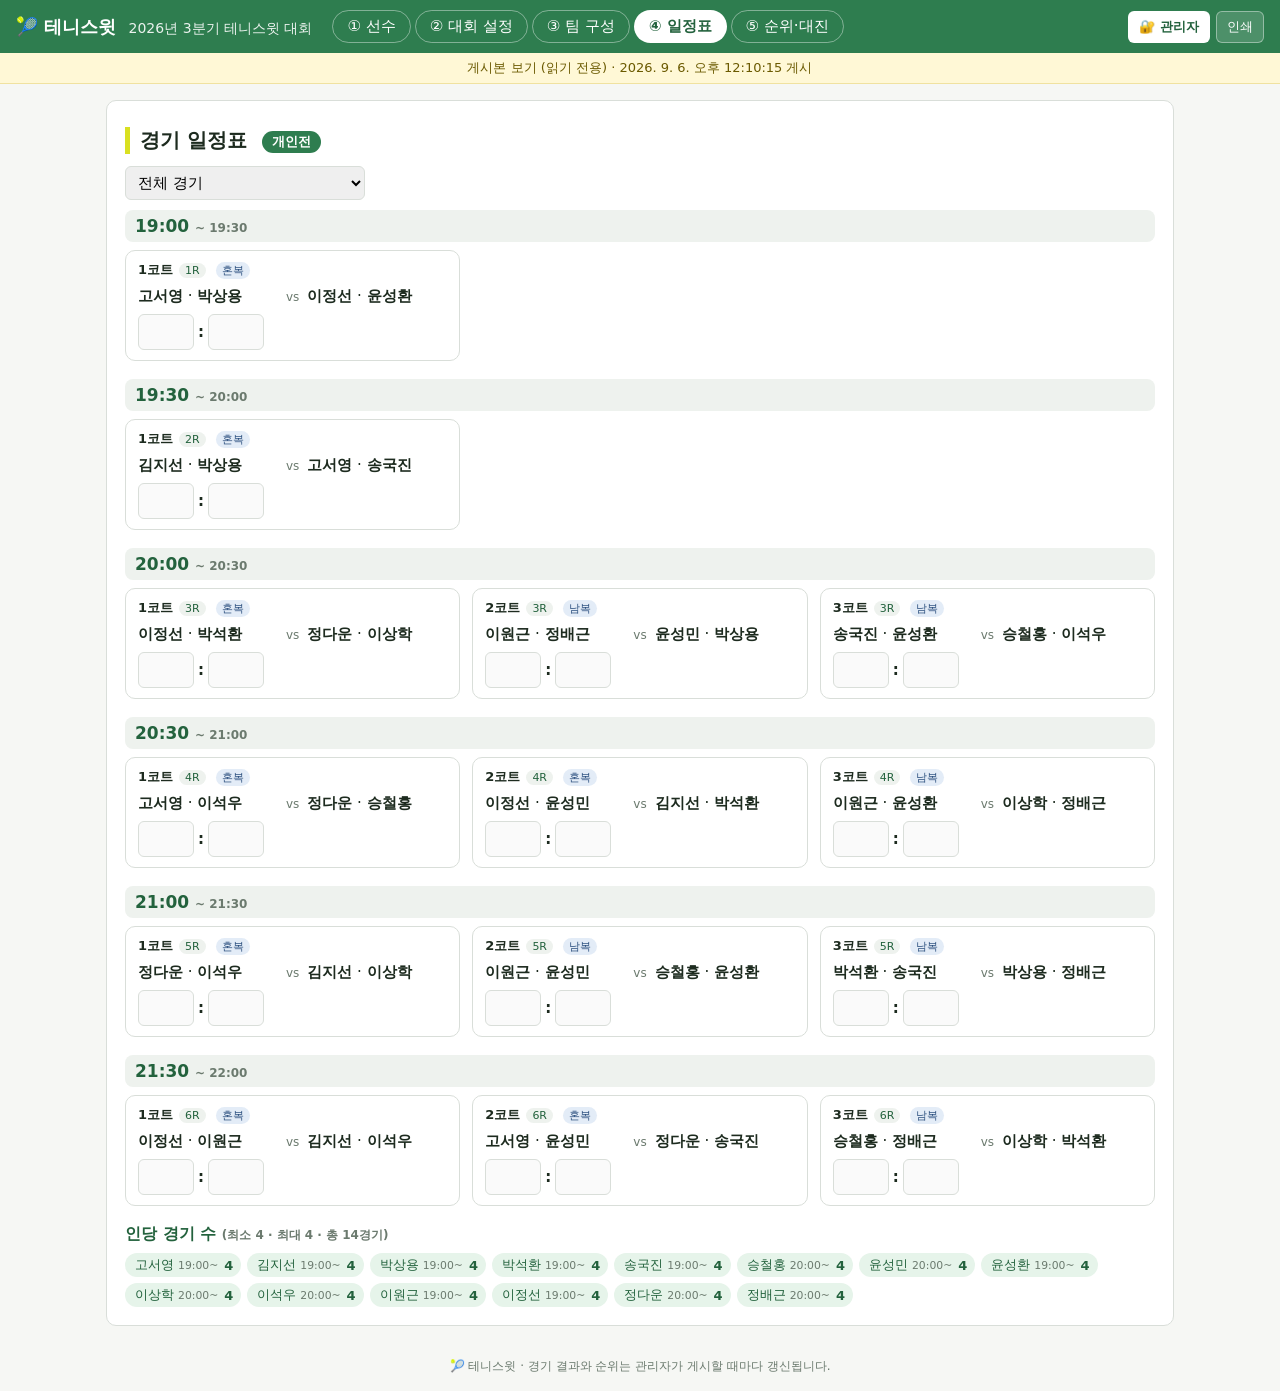
==== index.html @ 5ff543f9 "일반 페이지는 항상 보기 전용, 관리자 앱은 admin.html 안에서 실행 (로그인 게이트 → 앱 로드) Co-Authored-By: Claude Fable 5.1 <norepl" ====
<!doctype html>
<html lang="ko">
<head>
<meta charset="utf-8">
<meta name="viewport" content="width=device-width, initial-scale=1">
<title>테니스윗 분기 대회 일정표</title>
<link rel="stylesheet" href="style.css?v=4">
</head>
<body>
<header class="topbar">
  <div class="brand">🎾 테니스윗 <span id="hdr-title">분기 대회 일정표</span></div>
  <nav class="tabs">
    <button data-tab="players" class="active">① 선수</button>
    <button data-tab="setup">② 대회 설정</button>
    <button data-tab="units">③ 팀 구성</button>
    <button data-tab="schedule">④ 일정표</button>
    <button data-tab="standings">⑤ 순위·대진</button>
  </nav>
  <div class="actions">
    <button id="btn-editor" class="only-view primary-light">🔐 관리자</button>
    <button id="btn-share" class="only-editor" title="현재 상태를 링크에 담아 공유">🔗 공유 링크</button>
    <button id="btn-load-published" class="only-editor" title="저장소 게시본으로 되돌리기">게시본 불러오기</button>
    <button id="btn-export" class="only-editor" title="tournament.json 저장 → data/ 에 넣고 push">내보내기</button>
    <button id="btn-import" class="only-editor" title="JSON 파일 불러오기">가져오기</button>
    <input type="file" id="file-import" accept="application/json" hidden>
    <button id="btn-print">인쇄</button>
    <button id="btn-reset" class="danger only-editor">초기화</button>
    <button id="btn-leave-editor" class="only-editor" title="로그아웃하고 일정표 보기로">로그아웃</button>
  </div>
</header>
<div id="view-banner" class="banner" hidden><span id="view-banner-text"></span></div>

<main>
<!-- ============ ① 선수 ============ -->
<section id="tab-players" class="tab active">
  <h2 id="players-title">선수 명단</h2>
  <p class="hint only-view">참가 선수 명단입니다. 합류 시각은 그 시각부터 경기에 배정됨을 뜻합니다.</p>
  <p class="hint only-editor">기본 명단은 저장소의 <code>data/tournament.json</code> 게시본에서 불러오며, 편집 모드에서 추가·수정한 내용은 이 브라우저에 저장됩니다. 셀을 클릭하면 바로 수정할 수 있습니다. <b>합류 시각</b>을 비우면 대회 시작부터 참가합니다. <b>NTRP</b> 는 관리자 로그인 시에만 표시되며 파일에도 암호화되어 저장됩니다. <b>같은팀 묶음</b>에 같은 표시(예: A)를 넣은 선수들은 항상 한 팀에 배정됩니다 (관리자에게만 표시).</p>
  <form id="form-player" class="row">
    <input name="name" placeholder="이름" required>
    <select name="gender" style="max-width:90px"><option value="">성별</option><option value="M">남</option><option value="F">여</option></select>
    <input name="ntrp" class="only-editor" type="number" step="0.5" min="1" max="7" placeholder="NTRP" style="max-width:100px">
    <label class="inline">합류 <input name="from" type="time" style="max-width:120px"></label>
    <label class="inline">퇴장 <input name="until" type="time" style="max-width:120px"></label>
    <input name="note" placeholder="메모">
    <button type="submit" class="primary">추가</button>
  </form>
  <details>
    <summary>여러 명 한 번에 추가</summary>
    <form id="form-bulk" class="row">
      <textarea name="bulk" rows="4" placeholder="한 줄에 한 명:  이름, 성별(남/여), NTRP, 합류시각(예 20:00)   — 이름만 써도 됩니다"></textarea>
      <button type="submit">일괄 추가</button>
    </form>
  </details>
  <div class="table-wrap"><table class="list" id="tbl-players">
    <thead><tr><th>#</th><th>참가</th><th>이름</th><th>성별</th><th class="only-editor">NTRP 🔒</th><th>합류</th><th>퇴장</th><th class="only-editor">같은팀 묶음</th><th>메모</th><th></th></tr></thead>
    <tbody></tbody>
  </table></div>
  <div class="row only-editor">
    <button id="btn-players-all">전원 참가</button>
    <button id="btn-players-none">전원 불참</button>
    <span class="hint">참가 체크된 선수만 팀 구성에 포함됩니다.</span>
  </div>
  <div class="row only-editor">
    <button class="btn-regen primary" data-mode="rotation">🎾 개인전 생성</button>
    <button class="btn-regen primary" data-mode="team">👥 팀전 생성</button>
    <span class="hint">현재 선수 명단(참가 체크·합류 시각)으로 일정을 새로 만듭니다. 팀전은 팀 배정도 함께 합니다. 입력된 결과는 지워집니다.</span>
  </div>
</section>

<!-- ============ ② 대회 설정 ============ -->
<section id="tab-setup" class="tab">
  <h2>대회 설정</h2>
  <form id="form-settings" class="grid2">
    <label>대회명 <input name="name" placeholder="2026년 3분기 테니스윗 대회"></label>
    <label>대회 날짜 <input name="date" type="date"></label>

    <fieldset class="span2">
      <legend>경기 구분</legend>
      <label class="radio"><input type="radio" name="mode" value="rotation" checked> 개인전 — 매 경기 파트너·상대를 바꿔 가며 복식을 치르고 개인 승패로 순위 (시차 합류·홀수 인원 가능, 남복·여복·혼복 규칙 적용)</label>
      <label class="radio"><input type="radio" name="mode" value="team"> 팀전 — 합류 시각·급수를 고려해 팀을 나누고, 매 시간대 팀 대 팀 복식을 코트별로 배정 (팀 승수 + 개인 기록 집계)</label>
      <label class="radio"><input type="radio" name="mode" value="individual"> 고정조 대회 — 고정 복식조 또는 단식 개인이 참가 단위, 조별 리그·토너먼트</label>
    </fieldset>

    <label id="lbl-disc">종목
      <select name="discipline">
        <option value="doubles">복식</option>
        <option value="singles">단식</option>
      </select>
    </label>

    <fieldset class="span2" id="fs-format">
      <legend>대회 방식</legend>
      <label class="radio"><input type="radio" name="format" value="groups" checked> 조별 풀리그 → 본선 토너먼트</label>
      <label class="radio"><input type="radio" name="format" value="rr"> 전체 풀리그</label>
      <label class="radio"><input type="radio" name="format" value="ko"> 토너먼트 (단판 탈락)</label>
    </fieldset>

    <label id="lbl-teamcount">팀 수 <input name="teamCount" type="number" min="2" value="2"></label>
    <label id="lbl-groups">조 수 <input name="groupCount" type="number" min="1" value="2"></label>
    <label id="lbl-advance">조별 본선 진출 수 <input name="advance" type="number" min="1" value="2"></label>
    <label class="check span2" id="lbl-third"><input type="checkbox" name="thirdPlace" checked> 3·4위전 진행</label>

    <label>코트 수 <input name="courts" type="number" min="1" value="2"></label>
    <label>경기 시작 시각 <input name="startTime" type="time" value="09:00"></label>
    <label>종료 시각 <input name="endTime" type="time"> <span class="hint">비우면 제한 없음. 로테이션은 이 시각까지 라운드를 채웁니다.</span></label>
    <label>경기당 소요 시간(분) <input name="matchMinutes" type="number" min="5" step="5" value="30"></label>
    <label>경기 간 휴식(분) <input name="breakMinutes" type="number" min="0" step="5" value="0"></label>

    <div class="span2 row">
      <button type="submit" class="primary">저장하고 다음 →</button>
      <span class="hint only-editor">경기 구분·종목을 바꾸면 팀 구성을 다시 해야 합니다.</span>
    </div>
  </form>
</section>

<!-- ============ ③ 팀 구성 ============ -->
<section id="tab-units" class="tab">
  <h2 id="units-title">팀 구성</h2>
  <p class="hint only-editor" id="units-hint"></p>
  <div class="row" id="units-tools"></div>
  <div id="units-view"></div>
  <div class="row only-editor">
    <button id="btn-generate" class="primary">전체 일정 생성 →</button>
    <span class="hint" id="gen-hint"></span>
  </div>
</section>

<!-- ============ ④ 일정표 ============ -->
<section id="tab-schedule" class="tab">
  <div class="print-header">
    <h1 id="print-title"></h1>
    <p id="print-meta"></p>
  </div>
  <h2>경기 일정표 <span class="mode-badge" id="mode-badge"></span></h2>
  <div class="row no-print"><select id="sel-me" class="me"></select><button class="btn-regen only-editor" data-mode="rotation">🎾 개인전 생성</button><button class="btn-regen only-editor" data-mode="team">👥 팀전 생성</button></div>
  <div class="row no-print">
    <label class="check"><input type="checkbox" id="chk-edit"> 현장 편집 모드 (시간·코트 이동, 참가자 교체, 경기 추가/삭제)</label>
    <button id="btn-add-match" class="small" hidden>+ 경기 추가</button>
    <button id="btn-add-slot" class="small" hidden>+ 시간대 추가</button>
    <button id="btn-compact" class="small" hidden>빈 시간대 정리</button>
  </div>
  <p class="hint only-editor">스코어 칸에 게임 수를 입력하면 순위가 자동 갱신됩니다. ⚠ 표시는 같은 시간대에 겹치는 참가자 또는 코트 중복입니다.</p>
  <div id="schedule-view"></div>
  <div id="games-summary"></div>
</section>

<!-- ============ ⑤ 순위·대진 ============ -->
<section id="tab-standings" class="tab">
  <h2>순위표 <span class="mode-badge" id="mode-badge2"></span></h2>
  <div id="standings-view"></div>
  <h2 id="bracket-title">토너먼트 대진</h2>
  <div id="bracket-view"></div>
</section>
</main>

<footer><span class="only-view">🎾 테니스윗 · 경기 결과와 순위는 관리자가 게시할 때마다 갱신됩니다.</span><span class="only-editor">게시본은 저장소 <code>data/tournament.json</code>, 편집 내용은 이 브라우저에만 저장됩니다. 게시하려면 <b>내보내기</b> → data/ 교체 → push.</span></footer>
<script src="app.js?v=4"></script>
</body>
</html>
---- style.css ----
:root {
  --bg: #f6f7f4;
  --card: #ffffff;
  --ink: #1d2b1f;
  --muted: #6b7a6e;
  --line: #d9ded9;
  --green: #2e7d4f;
  --green-dark: #23623d;
  --yellow: #d9e021;
  --danger: #b3423a;
  --win: #e6f4ea;
}
* { box-sizing: border-box; }
body { margin: 0; font-family: -apple-system, "Apple SD Gothic Neo", "Noto Sans KR", system-ui, sans-serif; background: var(--bg); color: var(--ink); font-size: 15px; }
main { max-width: 1100px; margin: 0 auto; padding: 16px; }
h1 { margin: 0; }
h2 { margin: 8px 0 12px; font-size: 20px; border-left: 5px solid var(--yellow); padding-left: 10px; }
h3 { margin: 18px 0 8px; font-size: 16px; color: var(--green-dark); }
.hint { color: var(--muted); font-size: 13px; }

.topbar { display: flex; flex-wrap: wrap; align-items: center; gap: 12px; padding: 10px 16px; background: var(--green); color: #fff; }
.brand { font-weight: 700; font-size: 18px; margin-right: 8px; }
.brand span { font-weight: 400; font-size: 14px; opacity: .9; margin-left: 6px; }
.tabs { display: flex; gap: 4px; }
.tabs button { background: transparent; color: #fff; border: 1px solid rgba(255,255,255,.4); padding: 6px 14px; border-radius: 20px; cursor: pointer; }
.tabs button.active { background: #fff; color: var(--green-dark); font-weight: 700; }
.actions { margin-left: auto; display: flex; gap: 6px; }
.actions button { background: rgba(255,255,255,.15); color: #fff; border: 1px solid rgba(255,255,255,.4); padding: 6px 10px; border-radius: 6px; cursor: pointer; font-size: 13px; }
.actions button.danger { border-color: #ffb3ad; color: #ffd9d6; }

.tab { display: none; background: var(--card); padding: 18px; border-radius: 10px; border: 1px solid var(--line); }
.tab.active { display: block; }

button { font: inherit; cursor: pointer; border: 1px solid var(--line); background: #fff; padding: 7px 14px; border-radius: 6px; }
button.primary { background: var(--green); color: #fff; border-color: var(--green-dark); }
button.small { padding: 2px 8px; font-size: 12px; }
input, select, textarea { font: inherit; padding: 6px 8px; border: 1px solid var(--line); border-radius: 6px; width: 100%; }
label { display: flex; flex-direction: column; gap: 4px; font-size: 14px; }
label.radio, label.check { flex-direction: row; align-items: center; gap: 8px; }
label.radio input, label.check input { width: auto; }
fieldset { border: 1px solid var(--line); border-radius: 8px; display: flex; flex-direction: column; gap: 6px; }
legend { padding: 0 6px; color: var(--muted); font-size: 13px; }
.grid2 { display: grid; grid-template-columns: 1fr 1fr; gap: 12px 20px; }
.span2 { grid-column: span 2; }
.row { display: flex; gap: 8px; align-items: center; flex-wrap: wrap; margin: 10px 0; }
.row textarea { flex: 1; min-width: 300px; }
.row input { flex: 1; min-width: 160px; }

table.list, table.sched, table.stand { width: 100%; border-collapse: collapse; margin: 8px 0 16px; font-size: 14px; }
table th, table td { border-bottom: 1px solid var(--line); padding: 6px 8px; text-align: left; vertical-align: middle; }
table th { background: #eef2ee; font-weight: 600; }
table.stand td.num, table.stand th.num { text-align: center; width: 60px; }
tr.winner td { background: var(--win); }
tr.rank1 td:first-child { font-weight: 700; color: var(--green-dark); }

.slot-head td { background: #f1f3ee; font-weight: 600; color: var(--green-dark); }
.score { display: inline-flex; align-items: center; gap: 4px; }
.score input { width: 46px; text-align: center; padding: 3px; }
.sub { font-size: 12px; color: var(--muted); }
.tag { display: inline-block; font-size: 11px; padding: 1px 6px; border-radius: 10px; background: #eef2ee; color: var(--green-dark); margin-right: 4px; }
.tbd { color: var(--muted); font-style: italic; }
.done { color: var(--green-dark); font-weight: 600; }

.bracket { display: flex; gap: 24px; overflow-x: auto; padding: 8px 0; }
.round { display: flex; flex-direction: column; justify-content: space-around; gap: 12px; min-width: 200px; }
.round h4 { margin: 0 0 4px; font-size: 13px; color: var(--muted); text-align: center; }
.match { border: 1px solid var(--line); border-radius: 6px; overflow: hidden; background: #fff; font-size: 13px; }
.match div { padding: 5px 8px; display: flex; justify-content: space-between; }
.match div + div { border-top: 1px solid var(--line); }
.match div.w { background: var(--win); font-weight: 600; }
.match .lbl { font-size: 11px; color: var(--muted); padding: 2px 8px; background: #f7f8f5; }

.print-header { display: none; }
footer { text-align: center; color: var(--muted); font-size: 12px; padding: 16px; }

@media (max-width: 720px) {
  .grid2 { grid-template-columns: 1fr; }
  .span2 { grid-column: span 1; }
  .actions { margin-left: 0; }
}

@media print {
  body { background: #fff; font-size: 12px; }
  .topbar, footer, .hint, .actions, #tab-setup, #tab-entries, button { display: none !important; }
  .tab { display: none; border: 0; padding: 0; }
  #tab-schedule, #tab-standings { display: block !important; page-break-after: always; }
  .print-header { display: block; margin-bottom: 12px; }
  .score input { border: 0; width: 34px; }
  h2 { font-size: 16px; }
}

/* ---- 모드 ---- */
.only-view { display: none; }
body.view-only .only-editor { display: none; }
body.view-only .only-view { display: inline-block; }
.actions button.primary-light { background: #fff; color: var(--green-dark); font-weight: 700; }
.banner { background: #fff8d6; border-bottom: 1px solid #f0e2a0; color: #6b5a00; padding: 6px 16px; font-size: 13px; text-align: center; }
body.view-only #tab-setup form, body.view-only #form-player, body.view-only #form-bulk, body.view-only #btn-players-all, body.view-only #btn-players-none, body.view-only #btn-generate, body.view-only #chk-edit { pointer-events: none; opacity: .6; }
body.view-only #form-player, body.view-only details, body.view-only #btn-generate, body.view-only .row:has(#chk-edit) { display: none; }

/* ---- 선수 표 인라인 편집 ---- */
input.cell, select.cell { border-color: transparent; background: transparent; padding: 3px 6px; }
input.cell:hover, select.cell:hover, input.cell:focus, select.cell:focus { border-color: var(--line); background: #fff; }
tr.inactive td { color: var(--muted); }
tr.inactive input.cell { color: var(--muted); }
label.inline { flex-direction: row; align-items: center; gap: 6px; }
details { margin: 6px 0; } summary { cursor: pointer; color: var(--muted); font-size: 13px; }
code { background: #eef2ee; padding: 1px 4px; border-radius: 3px; font-size: 12px; }

/* ---- 팀 구성 카드 ---- */
.cards { display: grid; grid-template-columns: repeat(auto-fill, minmax(240px, 1fr)); gap: 12px; margin: 8px 0; }
.card { border: 1px solid var(--line); border-radius: 8px; padding: 10px; background: #fbfcfa; display: flex; flex-direction: column; gap: 8px; }
.card-head { display: flex; align-items: center; gap: 8px; justify-content: space-between; }
.card-head input.unit-name { font-weight: 700; }
.chips { display: flex; flex-wrap: wrap; gap: 6px; }
.chip { display: inline-flex; align-items: center; gap: 4px; background: #e6f4ea; color: var(--green-dark); border-radius: 14px; padding: 3px 8px 3px 10px; font-size: 13px; }
.chip small { color: var(--muted); }
.chip.muted { background: #eef0ec; color: var(--muted); }
.chip .x { border: 0; background: transparent; padding: 0 2px; color: var(--muted); font-size: 14px; line-height: 1; }
.chip .x:hover { color: var(--danger); }
select.add-player { font-size: 13px; }

/* ---- 일정 편집 ---- */
select.ed { width: auto; min-width: 90px; padding: 3px 6px; font-size: 13px; }
tr.conflict td { background: #fdecea; }
.warn { color: var(--danger); }
.tag.extra { background: #fff3cd; color: #7a5b00; }
.no-print label.check { font-size: 13px; }
@media print { .banner, .no-print { display: none !important; } }

/* ---- 일정 카드 (모바일 우선) ---- */
.slot { margin: 10px 0 18px; }
.slot-title { font-weight: 700; color: var(--green-dark); font-size: 17px; padding: 6px 10px; background: #eef2ee; border-radius: 8px; margin-bottom: 8px; }
.match-cards { grid-template-columns: repeat(auto-fill, minmax(290px, 1fr)); }
.mcard { border: 1px solid var(--line); border-radius: 10px; background: #fff; padding: 10px 12px; display: flex; flex-direction: column; gap: 8px; }
.mcard.decided { background: #f7fbf8; }
.mcard.conflict { border-color: var(--danger); background: #fdecea; }
.mcard.mine { border-color: var(--green); box-shadow: 0 0 0 2px #cfe8d7; }
.mhead { display: flex; align-items: center; gap: 6px; flex-wrap: wrap; font-size: 13px; }
.mhead .x { margin-left: auto; }
.mbody { display: grid; grid-template-columns: 1fr auto 1fr; gap: 8px; align-items: center; }
.mbody .side { min-width: 0; }
.mbody .side b { font-size: 15px; }
.mbody .side.w { background: var(--win); border-radius: 6px; padding: 4px 6px; margin: -4px -6px; }
.mbody .side select { margin: 2px 0; width: 100%; }
.vs { color: var(--muted); font-size: 12px; }
.mfoot { display: flex; align-items: center; gap: 12px; flex-wrap: wrap; }
.score { display: inline-flex; align-items: center; gap: 4px; }
.score input { width: 56px; height: 36px; font-size: 16px; text-align: center; padding: 3px; }
.score .colon { font-weight: 700; }
select.me { max-width: 240px; }

/* ---- 모바일 ---- */
.table-wrap { overflow-x: auto; }
@media (max-width: 720px) {
  main { padding: 8px; }
  .tab { padding: 12px; border-radius: 8px; }
  .topbar { padding: 8px 10px; gap: 8px; }
  .brand { font-size: 16px; width: 100%; }
  .brand span { display: block; margin: 2px 0 0; }
  .tabs { width: 100%; overflow-x: auto; -webkit-overflow-scrolling: touch; gap: 4px; padding-bottom: 2px; }
  .tabs button { white-space: nowrap; padding: 6px 10px; font-size: 13px; }
  .actions { width: 100%; flex-wrap: wrap; gap: 4px; }
  .actions button { font-size: 12px; padding: 5px 8px; }
  h2 { font-size: 17px; }
  table.list, table.stand { font-size: 13px; }
  table th, table td { padding: 5px 4px; }
  table.stand td.num, table.stand th.num { width: auto; }
  .cards { grid-template-columns: 1fr; }
  .grid2 { gap: 10px; }
  select.me { max-width: 100%; }
  .bracket .round { min-width: 160px; }
  input, select, button { min-height: 36px; }
}

#tbl-players { min-width: 720px; }
#tbl-players input.cell[data-field=name] { min-width: 90px; }
#tbl-players input.cell[type=time] { min-width: 110px; }
#tbl-players input.cell[data-field=note] { min-width: 100px; }

/* 보기 모드 선수 표: 입력처럼 보이지 않게 */
body.view-only #tbl-players input.cell, body.view-only #tbl-players select.cell { border-color: transparent; background: transparent; color: var(--ink); opacity: 1; -webkit-text-fill-color: var(--ink); }
body.view-only #tbl-players select.cell { appearance: none; -webkit-appearance: none; }
body.view-only #tbl-players input[type=checkbox] { opacity: 1; }
body.view-only #tbl-players th:last-child, body.view-only #tbl-players td:last-child { display: none; }
body.view-only p.only-view { display: block; }
body.view-only #tbl-players { min-width: 0; }
body.view-only td.only-editor, body.view-only th.only-editor { display: none; }
body.view-only footer .only-view { display: inline; }
#tbl-players select.cell[data-field=gender] { min-width: 64px; }
#tbl-players input.cell[data-field=ntrp] { min-width: 64px; }
#tbl-players { min-width: 860px; }
.tag.type { background: #e3ecf7; color: #2b4f7e; }
.tag.bad { background: #fdecea; color: var(--danger); }
.mode-badge { display: inline-block; vertical-align: middle; margin-left: 8px; font-size: 13px; font-weight: 700; padding: 2px 10px; border-radius: 12px; background: var(--green); color: #fff; }
.chips.games .chip b { margin-left: 2px; }
.chip.hi { background: #dff0e5; }
.chip.lo { background: #fff3cd; color: #7a5b00; }
@media print { #games-summary { page-break-inside: avoid; } }
.banner.editor-banner { background: #e6f4ea; border-color: #bfdcc8; color: var(--green-dark); }
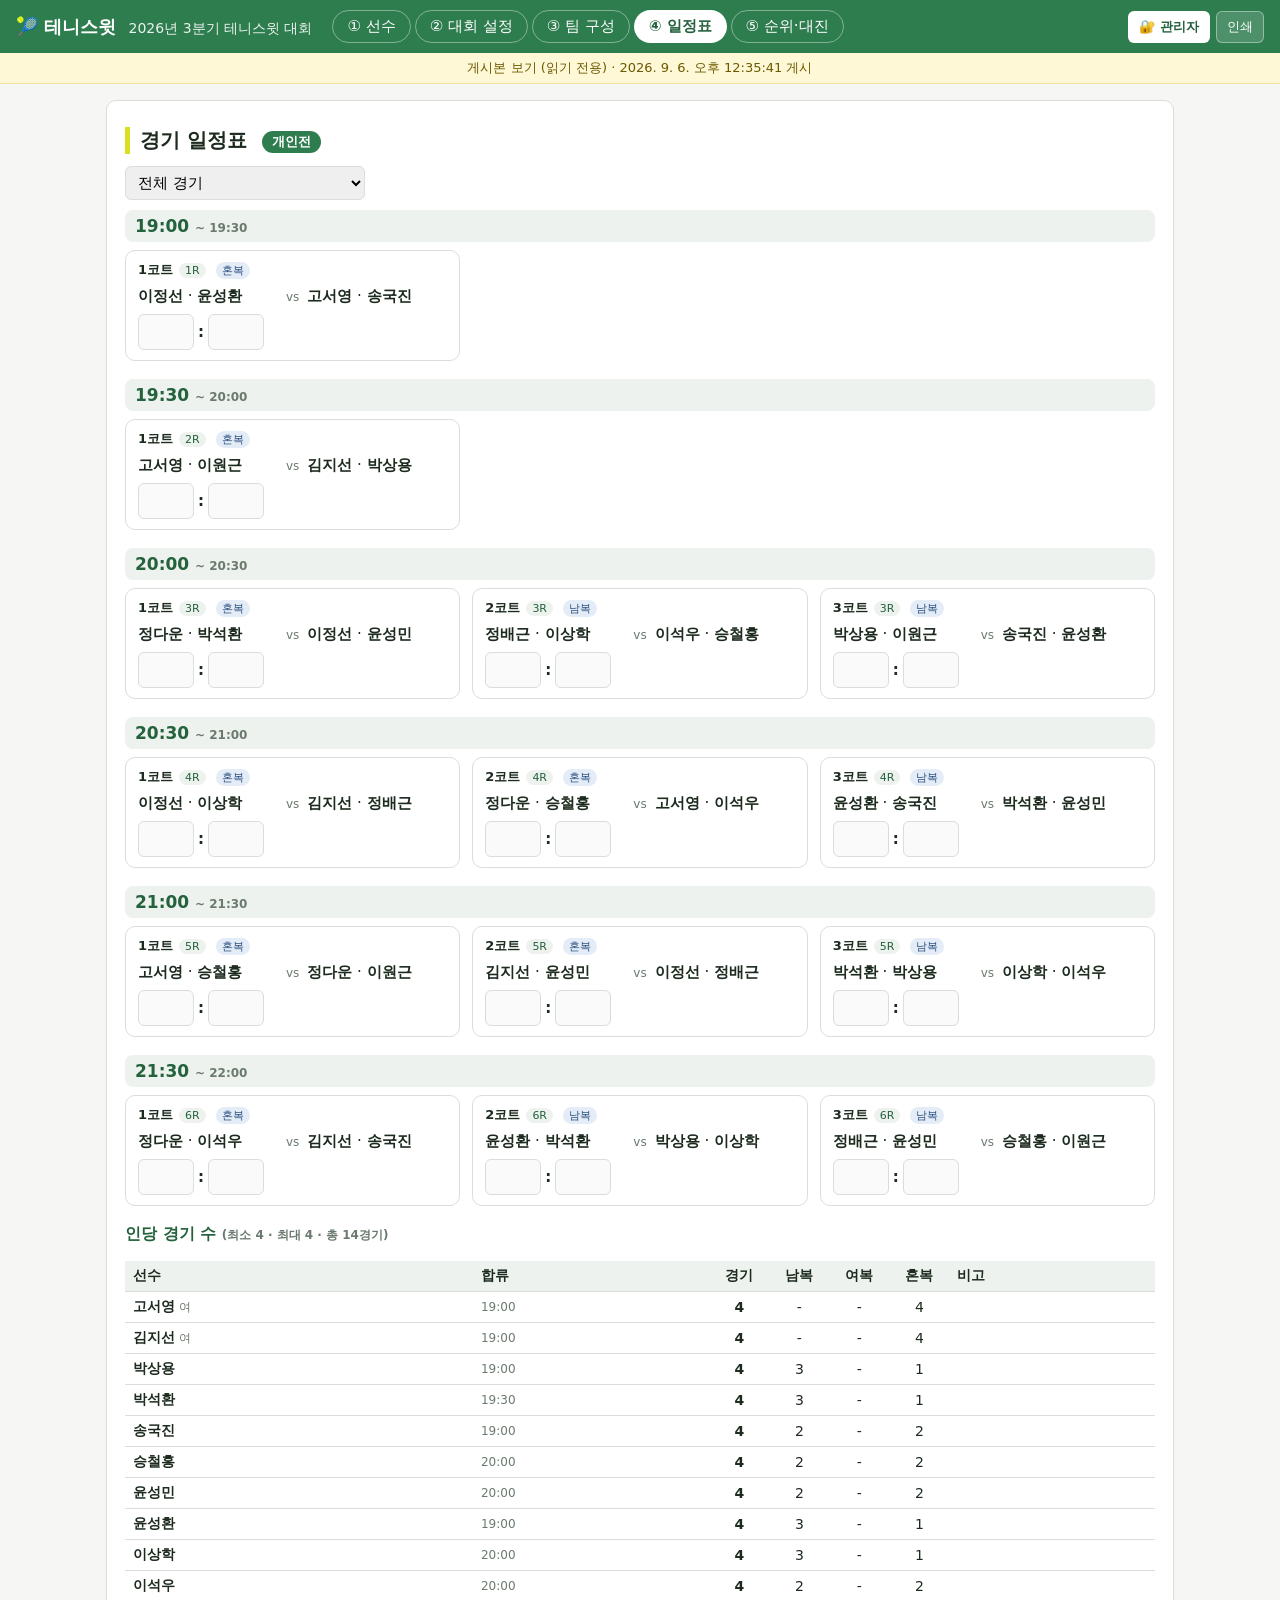
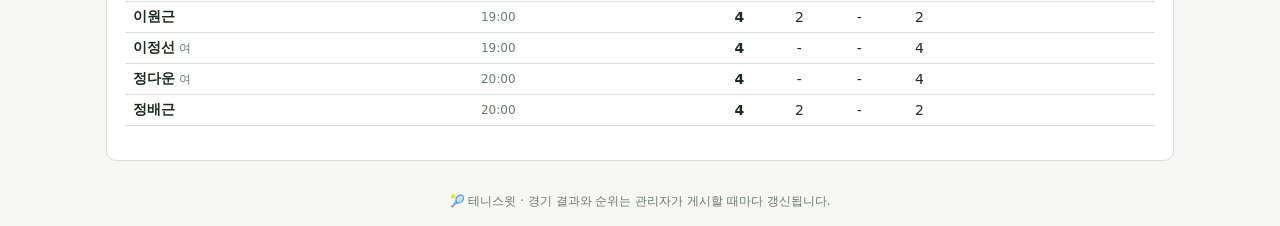
==== commit 32d04e04: "캐시 근본 해결: 불변 껍데기 + loader.js + version.json(배포 SHA) 로 app.html/css/js 버전 로드. 성별 분할 공정성 기준, 박석환 19:30" ====
--- a/index.html
+++ b/index.html
@@ -3,158 +3,13 @@
 <head>
 <meta charset="utf-8">
 <meta name="viewport" content="width=device-width, initial-scale=1">
+<meta http-equiv="Cache-Control" content="no-cache">
 <title>테니스윗 분기 대회 일정표</title>
-<link rel="stylesheet" href="style.css?v=4">
+<style>body{margin:0;font-family:-apple-system,"Apple SD Gothic Neo",system-ui,sans-serif;background:#f6f7f4}#boot{padding:40px;text-align:center;color:#6b7a6e}</style>
 </head>
 <body>
-<header class="topbar">
-  <div class="brand">🎾 테니스윗 <span id="hdr-title">분기 대회 일정표</span></div>
-  <nav class="tabs">
-    <button data-tab="players" class="active">① 선수</button>
-    <button data-tab="setup">② 대회 설정</button>
-    <button data-tab="units">③ 팀 구성</button>
-    <button data-tab="schedule">④ 일정표</button>
-    <button data-tab="standings">⑤ 순위·대진</button>
-  </nav>
-  <div class="actions">
-    <button id="btn-editor" class="only-view primary-light">🔐 관리자</button>
-    <button id="btn-share" class="only-editor" title="현재 상태를 링크에 담아 공유">🔗 공유 링크</button>
-    <button id="btn-load-published" class="only-editor" title="저장소 게시본으로 되돌리기">게시본 불러오기</button>
-    <button id="btn-export" class="only-editor" title="tournament.json 저장 → data/ 에 넣고 push">내보내기</button>
-    <button id="btn-import" class="only-editor" title="JSON 파일 불러오기">가져오기</button>
-    <input type="file" id="file-import" accept="application/json" hidden>
-    <button id="btn-print">인쇄</button>
-    <button id="btn-reset" class="danger only-editor">초기화</button>
-    <button id="btn-leave-editor" class="only-editor" title="로그아웃하고 일정표 보기로">로그아웃</button>
-  </div>
-</header>
-<div id="view-banner" class="banner" hidden><span id="view-banner-text"></span></div>
-
-<main>
-<!-- ============ ① 선수 ============ -->
-<section id="tab-players" class="tab active">
-  <h2 id="players-title">선수 명단</h2>
-  <p class="hint only-view">참가 선수 명단입니다. 합류 시각은 그 시각부터 경기에 배정됨을 뜻합니다.</p>
-  <p class="hint only-editor">기본 명단은 저장소의 <code>data/tournament.json</code> 게시본에서 불러오며, 편집 모드에서 추가·수정한 내용은 이 브라우저에 저장됩니다. 셀을 클릭하면 바로 수정할 수 있습니다. <b>합류 시각</b>을 비우면 대회 시작부터 참가합니다. <b>NTRP</b> 는 관리자 로그인 시에만 표시되며 파일에도 암호화되어 저장됩니다. <b>같은팀 묶음</b>에 같은 표시(예: A)를 넣은 선수들은 항상 한 팀에 배정됩니다 (관리자에게만 표시).</p>
-  <form id="form-player" class="row">
-    <input name="name" placeholder="이름" required>
-    <select name="gender" style="max-width:90px"><option value="">성별</option><option value="M">남</option><option value="F">여</option></select>
-    <input name="ntrp" class="only-editor" type="number" step="0.5" min="1" max="7" placeholder="NTRP" style="max-width:100px">
-    <label class="inline">합류 <input name="from" type="time" style="max-width:120px"></label>
-    <label class="inline">퇴장 <input name="until" type="time" style="max-width:120px"></label>
-    <input name="note" placeholder="메모">
-    <button type="submit" class="primary">추가</button>
-  </form>
-  <details>
-    <summary>여러 명 한 번에 추가</summary>
-    <form id="form-bulk" class="row">
-      <textarea name="bulk" rows="4" placeholder="한 줄에 한 명:  이름, 성별(남/여), NTRP, 합류시각(예 20:00)   — 이름만 써도 됩니다"></textarea>
-      <button type="submit">일괄 추가</button>
-    </form>
-  </details>
-  <div class="table-wrap"><table class="list" id="tbl-players">
-    <thead><tr><th>#</th><th>참가</th><th>이름</th><th>성별</th><th class="only-editor">NTRP 🔒</th><th>합류</th><th>퇴장</th><th class="only-editor">같은팀 묶음</th><th>메모</th><th></th></tr></thead>
-    <tbody></tbody>
-  </table></div>
-  <div class="row only-editor">
-    <button id="btn-players-all">전원 참가</button>
-    <button id="btn-players-none">전원 불참</button>
-    <span class="hint">참가 체크된 선수만 팀 구성에 포함됩니다.</span>
-  </div>
-  <div class="row only-editor">
-    <button class="btn-regen primary" data-mode="rotation">🎾 개인전 생성</button>
-    <button class="btn-regen primary" data-mode="team">👥 팀전 생성</button>
-    <span class="hint">현재 선수 명단(참가 체크·합류 시각)으로 일정을 새로 만듭니다. 팀전은 팀 배정도 함께 합니다. 입력된 결과는 지워집니다.</span>
-  </div>
-</section>
-
-<!-- ============ ② 대회 설정 ============ -->
-<section id="tab-setup" class="tab">
-  <h2>대회 설정</h2>
-  <form id="form-settings" class="grid2">
-    <label>대회명 <input name="name" placeholder="2026년 3분기 테니스윗 대회"></label>
-    <label>대회 날짜 <input name="date" type="date"></label>
-
-    <fieldset class="span2">
-      <legend>경기 구분</legend>
-      <label class="radio"><input type="radio" name="mode" value="rotation" checked> 개인전 — 매 경기 파트너·상대를 바꿔 가며 복식을 치르고 개인 승패로 순위 (시차 합류·홀수 인원 가능, 남복·여복·혼복 규칙 적용)</label>
-      <label class="radio"><input type="radio" name="mode" value="team"> 팀전 — 합류 시각·급수를 고려해 팀을 나누고, 매 시간대 팀 대 팀 복식을 코트별로 배정 (팀 승수 + 개인 기록 집계)</label>
-      <label class="radio"><input type="radio" name="mode" value="individual"> 고정조 대회 — 고정 복식조 또는 단식 개인이 참가 단위, 조별 리그·토너먼트</label>
-    </fieldset>
-
-    <label id="lbl-disc">종목
-      <select name="discipline">
-        <option value="doubles">복식</option>
-        <option value="singles">단식</option>
-      </select>
-    </label>
-
-    <fieldset class="span2" id="fs-format">
-      <legend>대회 방식</legend>
-      <label class="radio"><input type="radio" name="format" value="groups" checked> 조별 풀리그 → 본선 토너먼트</label>
-      <label class="radio"><input type="radio" name="format" value="rr"> 전체 풀리그</label>
-      <label class="radio"><input type="radio" name="format" value="ko"> 토너먼트 (단판 탈락)</label>
-    </fieldset>
-
-    <label id="lbl-teamcount">팀 수 <input name="teamCount" type="number" min="2" value="2"></label>
-    <label id="lbl-groups">조 수 <input name="groupCount" type="number" min="1" value="2"></label>
-    <label id="lbl-advance">조별 본선 진출 수 <input name="advance" type="number" min="1" value="2"></label>
-    <label class="check span2" id="lbl-third"><input type="checkbox" name="thirdPlace" checked> 3·4위전 진행</label>
-
-    <label>코트 수 <input name="courts" type="number" min="1" value="2"></label>
-    <label>경기 시작 시각 <input name="startTime" type="time" value="09:00"></label>
-    <label>종료 시각 <input name="endTime" type="time"> <span class="hint">비우면 제한 없음. 로테이션은 이 시각까지 라운드를 채웁니다.</span></label>
-    <label>경기당 소요 시간(분) <input name="matchMinutes" type="number" min="5" step="5" value="30"></label>
-    <label>경기 간 휴식(분) <input name="breakMinutes" type="number" min="0" step="5" value="0"></label>
-
-    <div class="span2 row">
-      <button type="submit" class="primary">저장하고 다음 →</button>
-      <span class="hint only-editor">경기 구분·종목을 바꾸면 팀 구성을 다시 해야 합니다.</span>
-    </div>
-  </form>
-</section>
-
-<!-- ============ ③ 팀 구성 ============ -->
-<section id="tab-units" class="tab">
-  <h2 id="units-title">팀 구성</h2>
-  <p class="hint only-editor" id="units-hint"></p>
-  <div class="row" id="units-tools"></div>
-  <div id="units-view"></div>
-  <div class="row only-editor">
-    <button id="btn-generate" class="primary">전체 일정 생성 →</button>
-    <span class="hint" id="gen-hint"></span>
-  </div>
-</section>
-
-<!-- ============ ④ 일정표 ============ -->
-<section id="tab-schedule" class="tab">
-  <div class="print-header">
-    <h1 id="print-title"></h1>
-    <p id="print-meta"></p>
-  </div>
-  <h2>경기 일정표 <span class="mode-badge" id="mode-badge"></span></h2>
-  <div class="row no-print"><select id="sel-me" class="me"></select><button class="btn-regen only-editor" data-mode="rotation">🎾 개인전 생성</button><button class="btn-regen only-editor" data-mode="team">👥 팀전 생성</button></div>
-  <div class="row no-print">
-    <label class="check"><input type="checkbox" id="chk-edit"> 현장 편집 모드 (시간·코트 이동, 참가자 교체, 경기 추가/삭제)</label>
-    <button id="btn-add-match" class="small" hidden>+ 경기 추가</button>
-    <button id="btn-add-slot" class="small" hidden>+ 시간대 추가</button>
-    <button id="btn-compact" class="small" hidden>빈 시간대 정리</button>
-  </div>
-  <p class="hint only-editor">스코어 칸에 게임 수를 입력하면 순위가 자동 갱신됩니다. ⚠ 표시는 같은 시간대에 겹치는 참가자 또는 코트 중복입니다.</p>
-  <div id="schedule-view"></div>
-  <div id="games-summary"></div>
-</section>
-
-<!-- ============ ⑤ 순위·대진 ============ -->
-<section id="tab-standings" class="tab">
-  <h2>순위표 <span class="mode-badge" id="mode-badge2"></span></h2>
-  <div id="standings-view"></div>
-  <h2 id="bracket-title">토너먼트 대진</h2>
-  <div id="bracket-view"></div>
-</section>
-</main>
-
-<footer><span class="only-view">🎾 테니스윗 · 경기 결과와 순위는 관리자가 게시할 때마다 갱신됩니다.</span><span class="only-editor">게시본은 저장소 <code>data/tournament.json</code>, 편집 내용은 이 브라우저에만 저장됩니다. 게시하려면 <b>내보내기</b> → data/ 교체 → push.</span></footer>
-<script src="app.js?v=4"></script>
+<div id="boot">🎾 불러오는 중…</div>
+<script src="loader.js"></script>
+<script>TennisweetLoader.boot({ page: 'view' });</script>
 </body>
 </html>
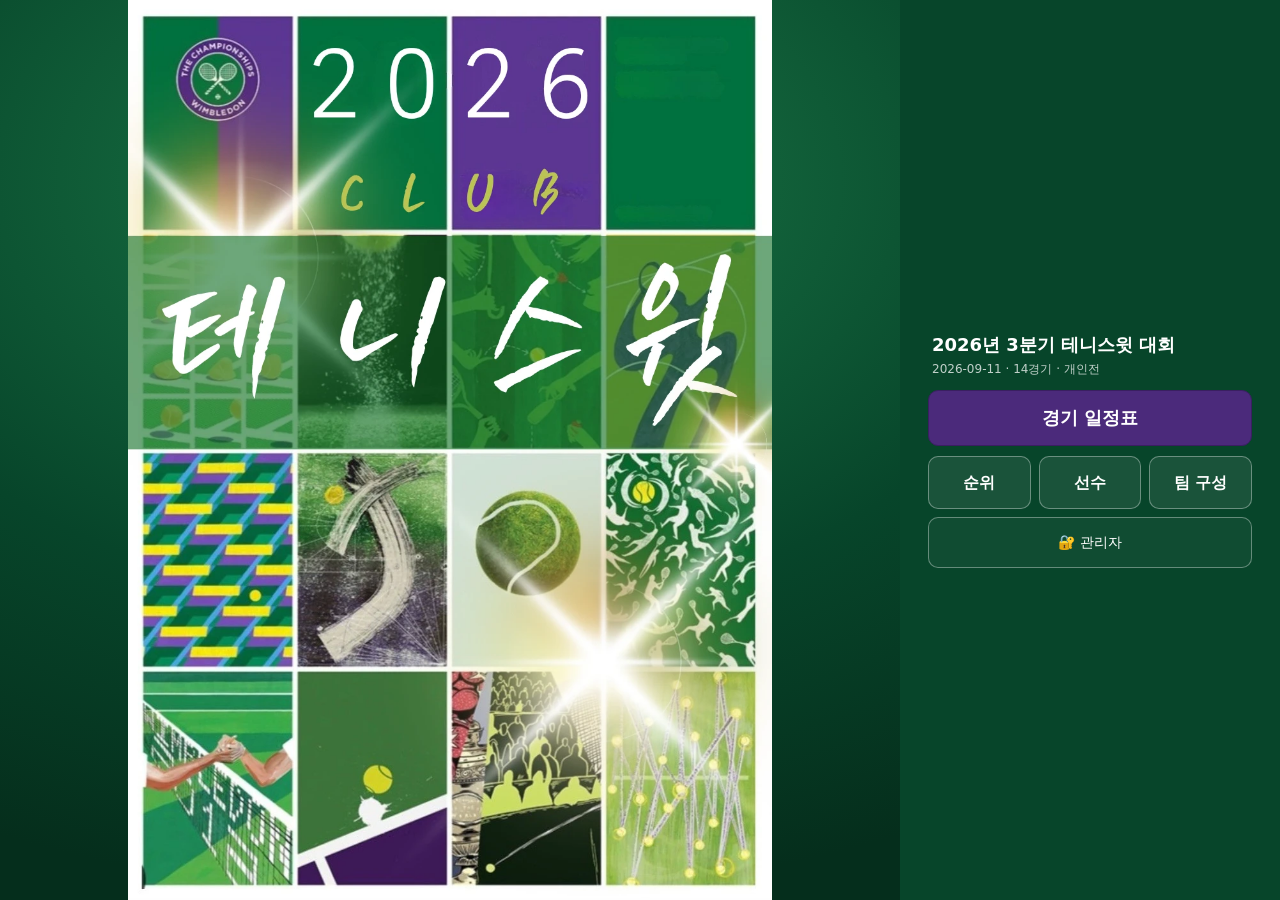
==== commit 8afd1777: "포스터 커버 첫 화면(메뉴 진입) + 헤더 배경, 디자인 리뷰 반영(대비·포커스·인쇄·접근성·모바일 터치 타깃·토큰 정리) Co-Authored-By: Claude Fable 5." ====
--- a/index.html
+++ b/index.html
@@ -5,7 +5,7 @@
 <meta name="viewport" content="width=device-width, initial-scale=1">
 <meta http-equiv="Cache-Control" content="no-cache">
 <title>테니스윗 분기 대회 일정표</title>
-<style>body{margin:0;font-family:-apple-system,"Apple SD Gothic Neo",system-ui,sans-serif;background:#f6f7f4}#boot{padding:40px;text-align:center;color:#6b7a6e}</style>
+<style>body{margin:0;font-family:-apple-system,"Apple SD Gothic Neo",system-ui,sans-serif;background:#07452a}#boot{padding:40px;text-align:center;color:#cfe3d6}</style>
 </head>
 <body>
 <div id="boot">🎾 불러오는 중…</div>
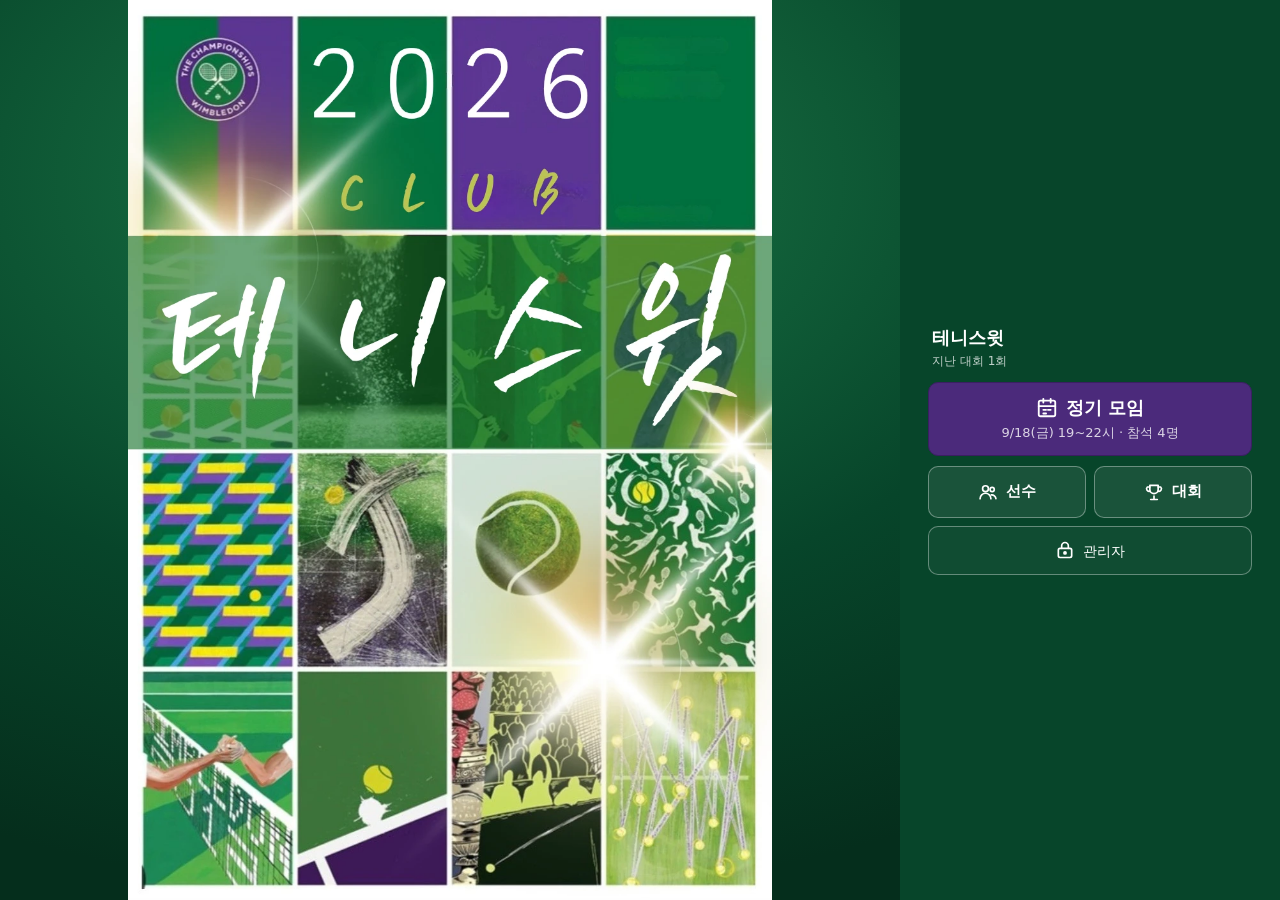
==== commit 26a39ba6: "페이지 제목을 '테니스윗'으로 (헤더 부제는 진행 중인 대회가 있을 때만 대회명) Co-Authored-By: Claude Opus 5 <noreply@anthropic.com>" ====
--- a/index.html
+++ b/index.html
@@ -4,7 +4,7 @@
 <meta charset="utf-8">
 <meta name="viewport" content="width=device-width, initial-scale=1">
 <meta http-equiv="Cache-Control" content="no-cache">
-<title>테니스윗 분기 대회 일정표</title>
+<title>테니스윗</title>
 <style>body{margin:0;font-family:-apple-system,"Apple SD Gothic Neo",system-ui,sans-serif;background:#07452a}#boot{padding:40px;text-align:center;color:#cfe3d6}</style>
 </head>
 <body>
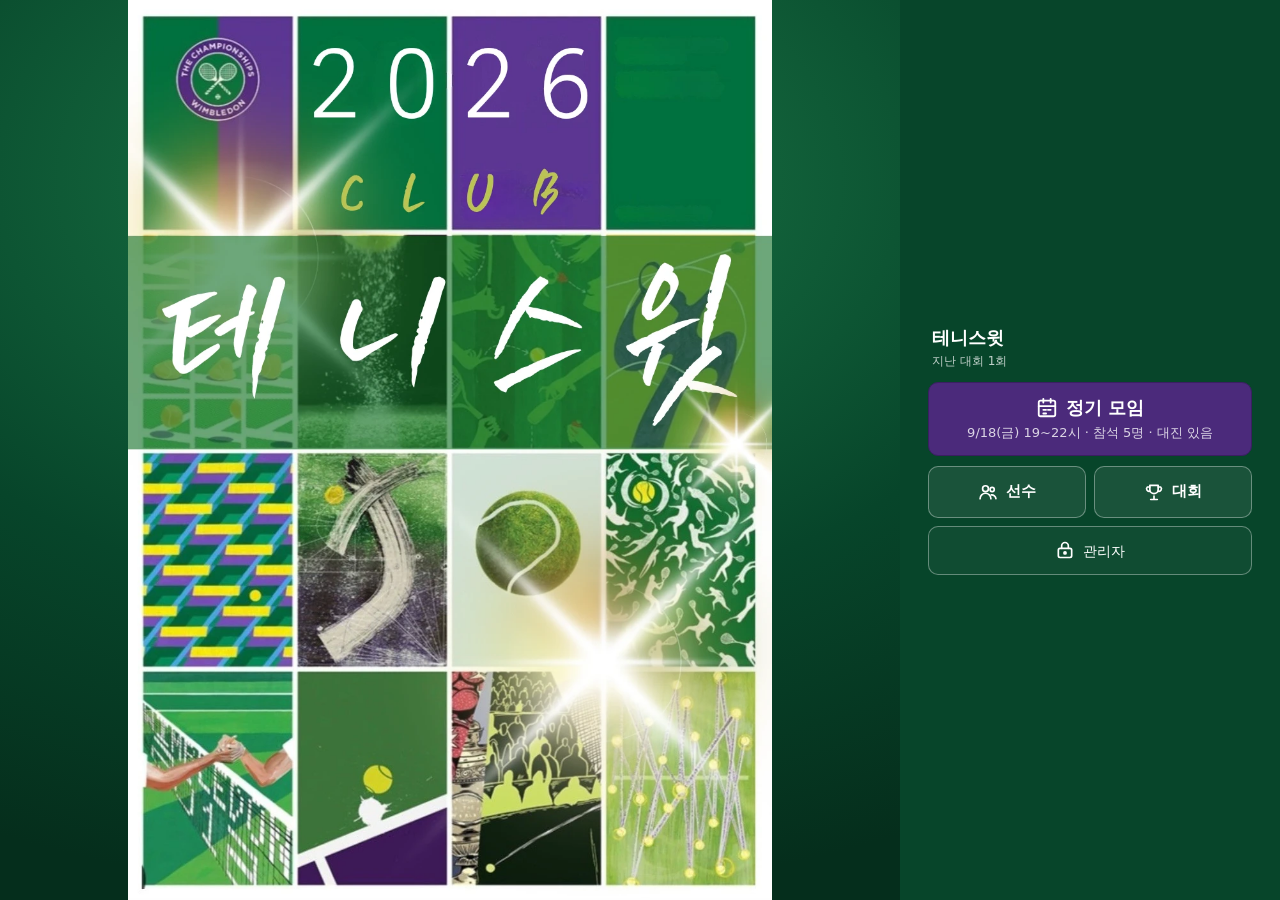
==== commit bb56a236: "홈 화면 앱 아이콘(웹앱 설치) + 대진표 지니 마스코트 - manifest.webmanifest + 아이콘(64/180/192/512, maskable), index/admin " ====
--- a/index.html
+++ b/index.html
@@ -2,7 +2,15 @@
 <html lang="ko">
 <head>
 <meta charset="utf-8">
-<meta name="viewport" content="width=device-width, initial-scale=1">
+<meta name="viewport" content="width=device-width, initial-scale=1, viewport-fit=cover">
+<link rel="manifest" href="manifest.webmanifest">
+<meta name="theme-color" content="#0a5c35">
+<link rel="icon" type="image/png" sizes="64x64" href="assets/icon-64.png">
+<link rel="apple-touch-icon" sizes="180x180" href="assets/icon-180.png">
+<meta name="apple-mobile-web-app-capable" content="yes">
+<meta name="mobile-web-app-capable" content="yes">
+<meta name="apple-mobile-web-app-title" content="테니스윗">
+<meta name="apple-mobile-web-app-status-bar-style" content="black-translucent">
 <meta http-equiv="Cache-Control" content="no-cache">
 <title>테니스윗</title>
 <style>body{margin:0;font-family:-apple-system,"Apple SD Gothic Neo",system-ui,sans-serif;background:#07452a}#boot{padding:40px;text-align:center;color:#cfe3d6}</style>
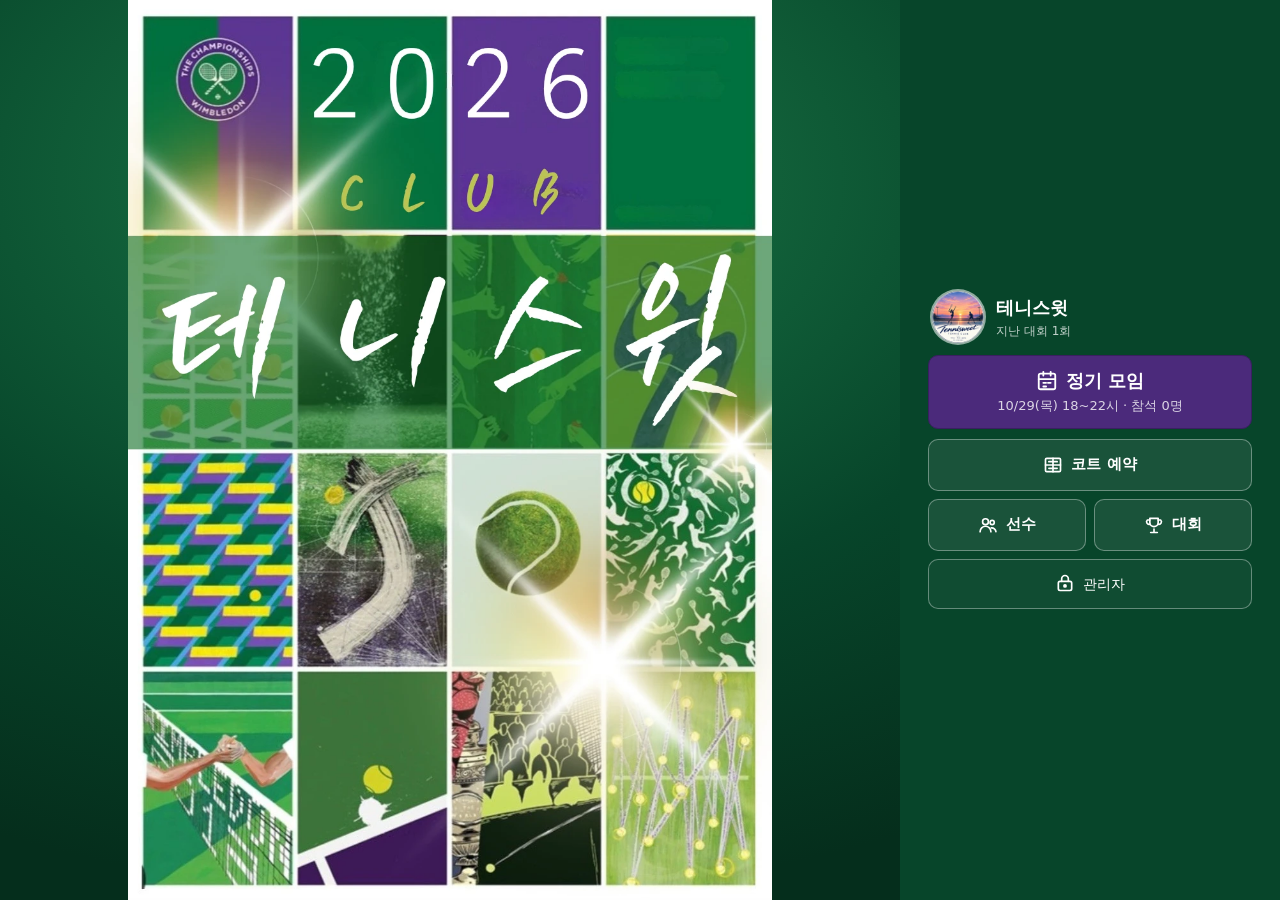
==== commit 6593989a: "클럽 로고 적용: 앱 아이콘·헤더·커버·로딩·인쇄·이미지 저장·링크 미리보기 - assets: logo.jpg(640, 공유용) · logo-mark.webp(256, 투명 원형)" ====
--- a/index.html
+++ b/index.html
@@ -13,10 +13,20 @@
 <meta name="apple-mobile-web-app-status-bar-style" content="black-translucent">
 <meta http-equiv="Cache-Control" content="no-cache">
 <title>테니스윗</title>
-<style>body{margin:0;font-family:-apple-system,"Apple SD Gothic Neo",system-ui,sans-serif;background:#07452a}#boot{padding:40px;text-align:center;color:#cfe3d6}</style>
+<meta name="description" content="테니스윗 클럽 — 정기 모임 참석·대진, 분기 대회 일정표">
+<meta property="og:type" content="website">
+<meta property="og:site_name" content="테니스윗">
+<meta property="og:title" content="테니스윗 테니스 클럽">
+<meta property="og:description" content="정기 모임 참석·대진표, 코트 예약, 분기 대회 일정">
+<meta property="og:url" content="https://koozinsong.github.io/tennisweet/">
+<meta property="og:image" content="https://koozinsong.github.io/tennisweet/assets/logo.jpg">
+<meta property="og:image:width" content="640">
+<meta property="og:image:height" content="640">
+<meta name="twitter:card" content="summary">
+<style>body{margin:0;font-family:-apple-system,"Apple SD Gothic Neo",system-ui,sans-serif;background:#07452a}#boot{padding:48px 20px;text-align:center;color:#cfe3d6}#boot img{width:96px;height:96px;border-radius:50%;box-shadow:0 0 0 3px rgba(255,255,255,.35);display:block;margin:0 auto 14px}</style>
 </head>
 <body>
-<div id="boot">🎾 불러오는 중…</div>
+<div id="boot"><img src="assets/logo-mark.webp" alt="" width="96" height="96">불러오는 중…</div>
 <script src="loader.js"></script>
 <script>TennisweetLoader.boot({ page: 'view' });</script>
 </body>
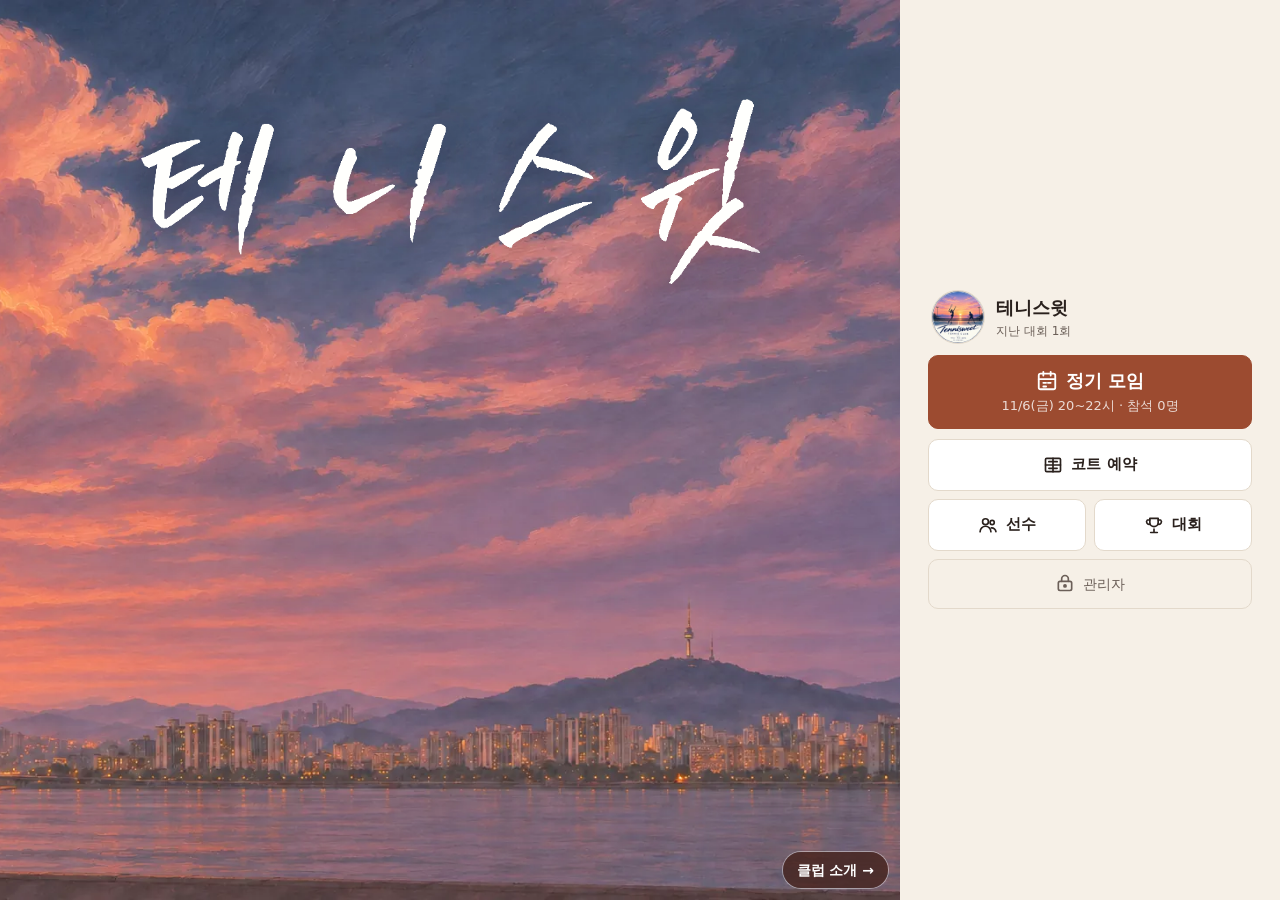
==== commit 5d8580a2: "앱 전체 톤을 윔블던 초록·보라에서 클레이·노을 색으로 변경 Co-Authored-By: Claude Opus 5.5 <noreply@anthropic.com>" ====
--- a/index.html
+++ b/index.html
@@ -4,7 +4,7 @@
 <meta charset="utf-8">
 <meta name="viewport" content="width=device-width, initial-scale=1, viewport-fit=cover">
 <link rel="manifest" href="manifest.webmanifest">
-<meta name="theme-color" content="#0a5c35">
+<meta name="theme-color" content="#9c4b30">
 <link rel="icon" type="image/png" sizes="64x64" href="assets/icon-64.png">
 <link rel="apple-touch-icon" sizes="180x180" href="assets/icon-180.png">
 <meta name="apple-mobile-web-app-capable" content="yes">
@@ -23,7 +23,7 @@
 <meta property="og:image:width" content="640">
 <meta property="og:image:height" content="640">
 <meta name="twitter:card" content="summary">
-<style>body{margin:0;font-family:-apple-system,"Apple SD Gothic Neo",system-ui,sans-serif;background:#07452a}#boot{padding:48px 20px;text-align:center;color:#cfe3d6}#boot img{width:96px;height:96px;border-radius:50%;box-shadow:0 0 0 3px rgba(255,255,255,.35);display:block;margin:0 auto 14px}</style>
+<style>body{margin:0;font-family:-apple-system,"Apple SD Gothic Neo",system-ui,sans-serif;background:#7d3a25}#boot{padding:48px 20px;text-align:center;color:#f3dfd0}#boot img{width:96px;height:96px;border-radius:50%;box-shadow:0 0 0 3px rgba(255,255,255,.35);display:block;margin:0 auto 14px}</style>
 </head>
 <body>
 <div id="boot"><img src="assets/logo-mark.webp" alt="" width="96" height="96">불러오는 중…</div>
